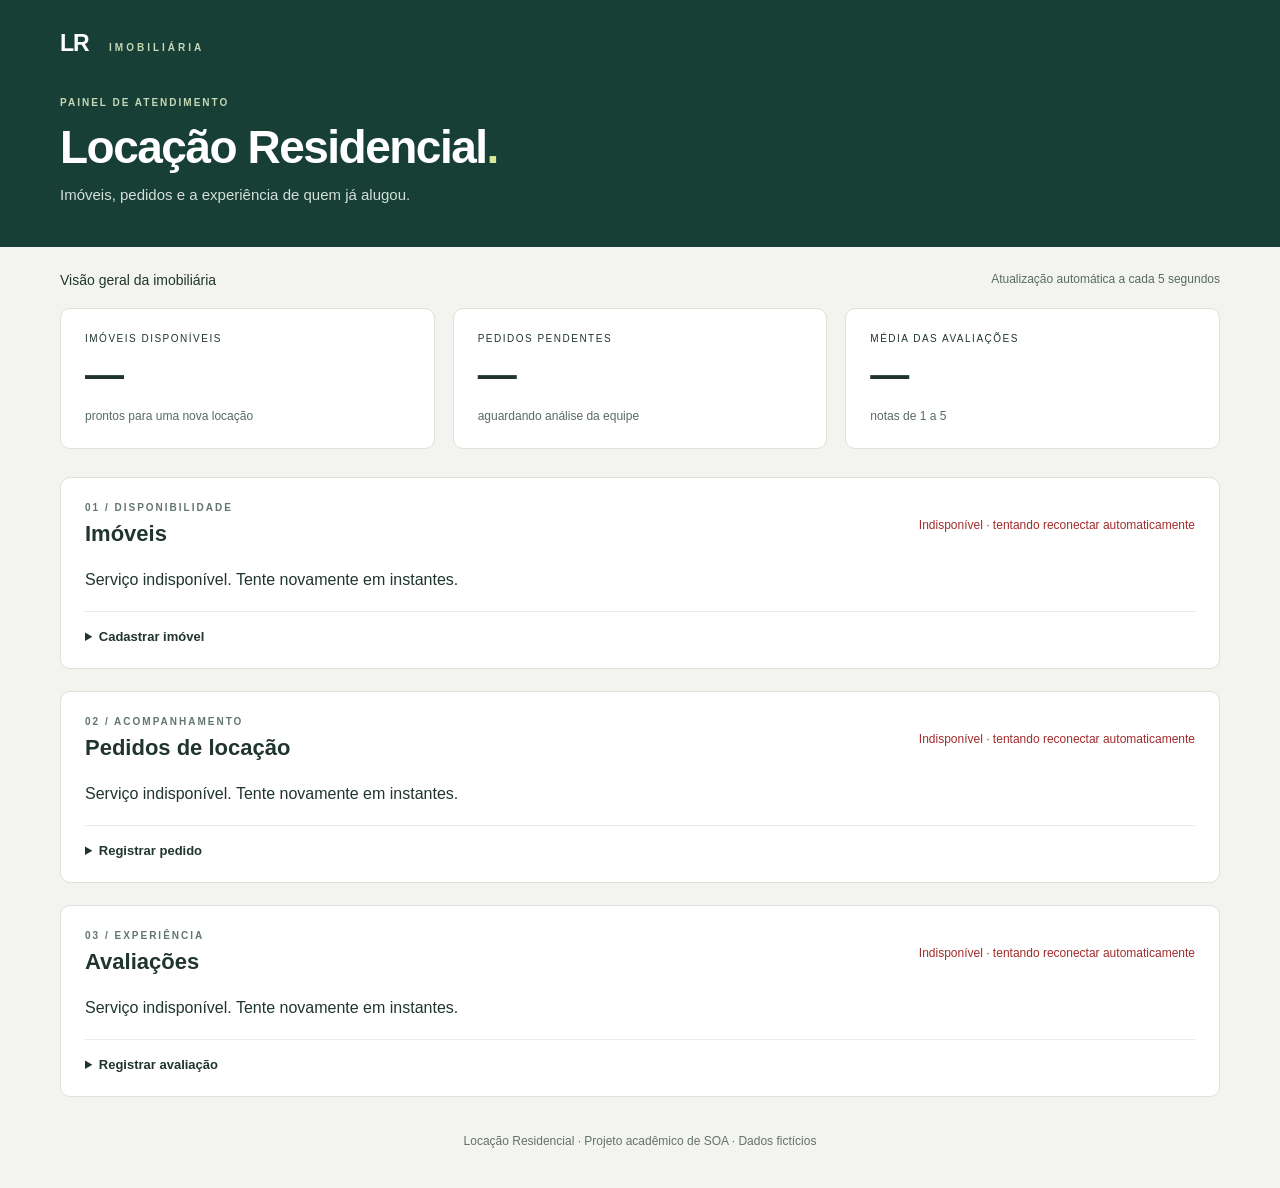
==== dashboard/index.html @ 63a4d951 "Commit inicial" ====
<!DOCTYPE html>
<html lang="pt-BR">
<head>
    <meta charset="UTF-8">
    <meta name="viewport" content="width=device-width, initial-scale=1">
    <title>Locação Residencial</title>
    <link rel="stylesheet" href="estilo.css">
    <script src="painel.js" defer></script>
</head>
<body>
<header>
    <div class="marca">LR <span>IMOBILIÁRIA</span></div>
    <p>PAINEL DE ATENDIMENTO</p>
    <h1>Locação Residencial<span>.</span></h1>
    <div class="subtitulo">Imóveis, pedidos e a experiência de quem já alugou.</div>
</header>
<main>
    <div class="faixa"><span>Visão geral da imobiliária</span><small>Atualização automática a cada 5 segundos</small></div>
    <section class="indicadores" aria-label="Resumo">
        <article><p>IMÓVEIS DISPONÍVEIS</p><strong id="total-imoveis">—</strong><small>prontos para uma nova locação</small></article>
        <article><p>PEDIDOS PENDENTES</p><strong id="total-pedidos">—</strong><small>aguardando análise da equipe</small></article>
        <article><p>MÉDIA DAS AVALIAÇÕES</p><strong id="total-avaliacoes">—</strong><small>notas de 1 a 5</small></article>
    </section>
    <section class="painel" aria-labelledby="titulo-imoveis">
        <div class="titulo"><div><p>01 / DISPONIBILIDADE</p><h2 id="titulo-imoveis">Imóveis</h2></div><span id="estado-imoveis" role="status">Carregando…</span></div>
        <div class="tabela" id="lista-imoveis"></div>
        <details><summary>Cadastrar imóvel</summary>
            <form id="form-imovel">
                <label>Descrição<input name="descricao" required maxlength="200"></label>
                <label>Bairro<input name="bairro" required maxlength="80"></label>
                <label>Tipo<select name="tipo"><option>apartamento</option><option>casa</option><option>kitnet</option></select></label>
                <label>Quartos<input name="quartos" type="number" min="0" max="50" required></label>
                <label>Valor mensal (R$)<input name="valor_mensal" type="number" min="0.01" max="99999999.99" step="0.01" required></label>
                <button>Cadastrar imóvel</button>
            </form><p id="mensagem-imovel" role="status"></p>
        </details>
    </section>
    <section class="painel" aria-labelledby="titulo-pedidos">
        <div class="titulo"><div><p>02 / ACOMPANHAMENTO</p><h2 id="titulo-pedidos">Pedidos de locação</h2></div><span id="estado-pedidos" role="status">Carregando…</span></div>
        <div class="tabela" id="lista-pedidos"></div>
        <p id="mensagem-situacao" role="status"></p>
        <details><summary>Registrar pedido</summary>
            <p class="ajuda">Um pedido pendente registra interesse e não garante a reserva do imóvel.</p>
            <form id="form-pedido">
                <label>Cliente<input name="cliente" required maxlength="120"></label>
                <label>Número do imóvel<input name="imovel_id" type="number" min="1" step="1" required></label>
                <button>Registrar pedido</button>
            </form><p id="mensagem-pedido" role="status"></p>
        </details>
    </section>
    <section class="painel" aria-labelledby="titulo-avaliacoes">
        <div class="titulo"><div><p>03 / EXPERIÊNCIA</p><h2 id="titulo-avaliacoes">Avaliações</h2></div><span id="estado-avaliacoes" role="status">Carregando…</span></div>
        <div class="tabela" id="lista-avaliacoes"></div>
        <details><summary>Registrar avaliação</summary>
            <p class="ajuda">A equipe registra o comentário do cliente. Cada locação concluída permite uma avaliação.</p>
            <form id="form-avaliacao">
                <label>Número do pedido concluído<input name="pedido_id" type="number" min="1" step="1" required></label>
                <label>Nota<select name="nota"><option>5</option><option>4</option><option>3</option><option>2</option><option>1</option></select></label>
                <label class="largo">Comentário<input name="comentario" required maxlength="500"></label>
                <button>Registrar avaliação</button>
            </form><p id="mensagem-avaliacao" role="status"></p>
        </details>
    </section>
    <footer>Locação Residencial · Projeto acadêmico de SOA · Dados fictícios</footer>
</main>
</body>
</html>
---- dashboard/estilo.css ----
:root { color-scheme: light; font-family: "Segoe UI", sans-serif; color: #20352f; background: #f3f4ef; }
* { box-sizing: border-box; }
body { margin: 0; }
header { background: #173f35; color: #fff; padding: 30px max(24px, calc((100% - 1160px)/2)) 44px; }
.marca { font-size: 23px; font-weight: 800; letter-spacing: -1px; margin-bottom: 40px; }
.marca span { font-size: 10px; letter-spacing: 3px; padding-left: 15px; color: #c4d8b7; }
header p, .titulo p { font-size: 10px; letter-spacing: 2px; font-weight: 700; }
header p { color: #c4d8b7; }
h1 { font-size: clamp(30px, 4vw, 46px); margin: 12px 0; letter-spacing: -1.5px; }
h1 span { color: #d7e997; }
.subtitulo { color: #d4dfd9; font-size: 15px; }
main { max-width: 1208px; padding: 25px 24px; margin: auto; }
.faixa { display: flex; justify-content: space-between; gap: 15px; margin-bottom: 20px; font-size: 14px; }
small, .ajuda { color: #586b62; font-size: 12px; }
.indicadores { display: grid; grid-template-columns: repeat(3, 1fr); gap: 18px; margin-bottom: 28px; }
.indicadores article { background: white; padding: 24px; border: 1px solid #dce2d9; border-radius: 10px; }
.indicadores p { font-size: 10px; letter-spacing: 1.5px; margin: 0; }
.indicadores strong { display: block; font-size: 39px; margin: 9px 0; font-weight: 600; }
.painel { background: white; border: 1px solid #dce2d9; border-radius: 10px; margin-bottom: 22px; padding: 24px; }
.titulo { display: flex; align-items: center; justify-content: space-between; gap: 16px; margin-bottom: 24px; }
.titulo p { color: #63766d; margin: 0 0 8px; }
h2 { font-size: 22px; margin: 0; font-weight: 600; }
.titulo > span { max-width: 50%; font-size: 12px; text-align: right; }
.conectado { color: #276349; }
.falha { color: #a22c2c; }
.tabela { overflow: auto; }
table { width: 100%; border-collapse: collapse; font-size: 13px; }
th { font-size: 10px; letter-spacing: .6px; text-transform: uppercase; background: #f4f6f2; color: #52665b; }
th, td { padding: 13px 12px; text-align: left; border-bottom: 1px solid #e8ece6; }
td { max-width: 380px; overflow-wrap: anywhere; }
.situacao { display: inline-block; padding: 4px 9px; border-radius: 5px; background: #edf0ec; white-space: nowrap; }
.disponivel, .concluido { color: #256046; background: #e7f2e7; }
.aprovado, .reservado, .pendente { color: #815915; background: #fff2d6; }
details { border-top: 1px solid #e8ece6; margin-top: 22px; padding-top: 17px; }
summary { cursor: pointer; font-size: 13px; font-weight: 600; }
form { display: flex; flex-wrap: wrap; align-items: end; gap: 15px; margin-top: 18px; }
label { display: grid; gap: 7px; font-size: 12px; flex: 1 1 150px; }
input, select, button { font: inherit; border: 1px solid #bdcbbf; border-radius: 5px; padding: 10px; min-height: 40px; }
input, select { width: 100%; background: #fff; color: #20352f; }
button { background: #245841; color: white; cursor: pointer; border-color: #245841; font-size: 12px; }
button:disabled { opacity: .6; cursor: wait; }
button + button { margin-left: 5px; }
.acoes { min-width: 280px; }
.acoes button { min-height: 32px; padding: 6px; }
.largo { flex-basis: 320px; }
:focus-visible { outline: 3px solid #ba8720; outline-offset: 3px; }
footer { text-align: center; font-size: 12px; padding: 15px; color: #647268; }
[role="status"] { font-size: 13px; }
@media (max-width: 650px) {
    .indicadores { grid-template-columns: 1fr; gap: 10px; }
    .indicadores article { padding: 18px; }
    .faixa { flex-direction: column; }
    .painel { padding: 18px; }
    main { padding: 20px 12px; }
    header { padding: 24px; }
    .titulo { align-items: start; }
}
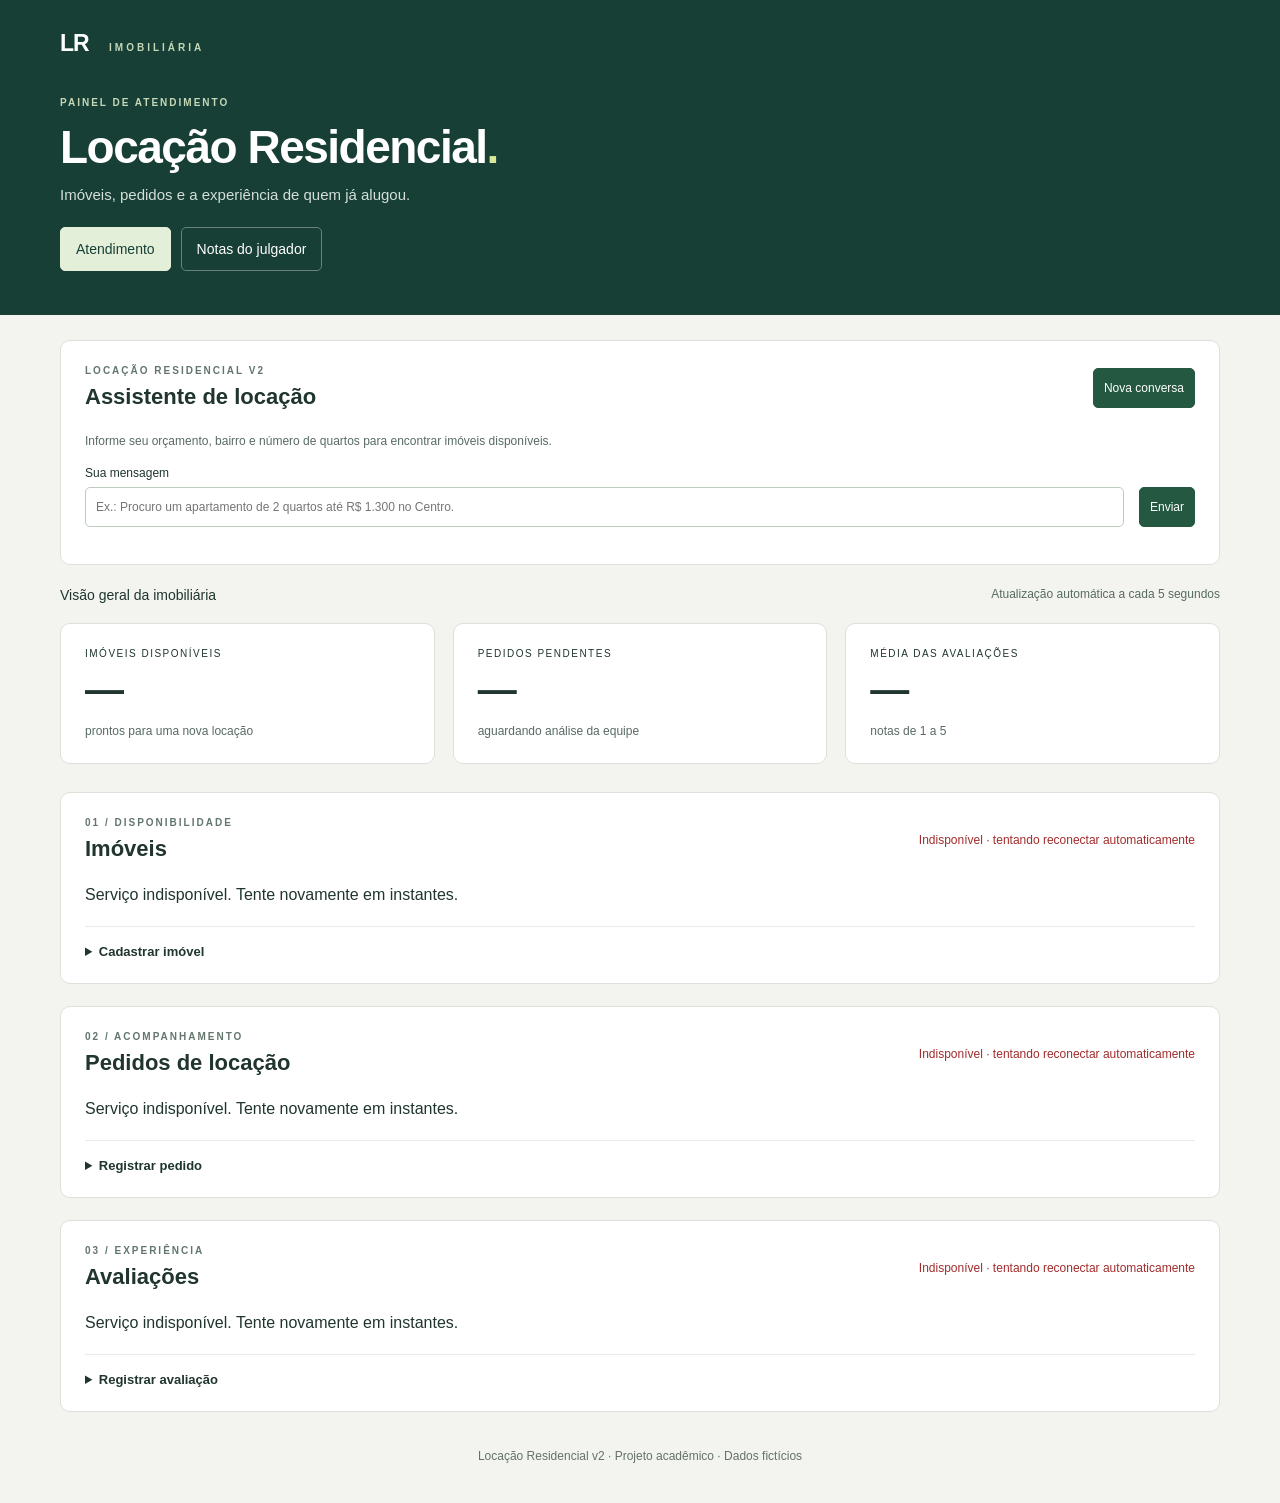
==== commit 59091ab3: "Evolução para Locação Residencial v2" ====
--- a/dashboard/index.html
+++ b/dashboard/index.html
@@ -3,9 +3,10 @@
 <head>
     <meta charset="UTF-8">
     <meta name="viewport" content="width=device-width, initial-scale=1">
-    <title>Locação Residencial</title>
+    <title>Locação Residencial v2</title>
     <link rel="stylesheet" href="estilo.css">
     <script src="painel.js" defer></script>
+    <script src="chat.js" defer></script>
 </head>
 <body>
 <header>
@@ -13,8 +14,23 @@
     <p>PAINEL DE ATENDIMENTO</p>
     <h1>Locação Residencial<span>.</span></h1>
     <div class="subtitulo">Imóveis, pedidos e a experiência de quem já alugou.</div>
+    <nav class="navegacao" aria-label="Navegação principal"><a href="index.html" aria-current="page">Atendimento</a><a href="julgador.html">Notas do julgador</a></nav>
 </header>
 <main>
+    <section class="painel" aria-labelledby="titulo-chat">
+        <div class="titulo">
+            <div><p>LOCAÇÃO RESIDENCIAL V2</p><h2 id="titulo-chat">Assistente de locação</h2></div>
+            <button type="button" id="nova-conversa">Nova conversa</button>
+        </div>
+        <p class="ajuda">Informe seu orçamento, bairro e número de quartos para encontrar imóveis disponíveis.</p>
+        <div id="conversa" role="log" aria-label="Mensagens do assistente" tabindex="0"></div>
+        <form id="form-chat">
+            <label class="largo">Sua mensagem<input id="mensagem-chat" required maxlength="1500" autocomplete="off"
+                placeholder="Ex.: Procuro um apartamento de 2 quartos até R$ 1.300 no Centro."></label>
+            <button id="enviar-chat">Enviar</button>
+        </form>
+        <p id="estado-chat" role="status"></p>
+    </section>
     <div class="faixa"><span>Visão geral da imobiliária</span><small>Atualização automática a cada 5 segundos</small></div>
     <section class="indicadores" aria-label="Resumo">
         <article><p>IMÓVEIS DISPONÍVEIS</p><strong id="total-imoveis">—</strong><small>prontos para uma nova locação</small></article>
@@ -61,7 +77,7 @@
             </form><p id="mensagem-avaliacao" role="status"></p>
         </details>
     </section>
-    <footer>Locação Residencial · Projeto acadêmico de SOA · Dados fictícios</footer>
+    <footer>Locação Residencial v2 · Projeto acadêmico · Dados fictícios</footer>
 </main>
 </body>
 </html>
--- a/dashboard/estilo.css
+++ b/dashboard/estilo.css
@@ -9,6 +9,9 @@
 h1 { font-size: clamp(30px, 4vw, 46px); margin: 12px 0; letter-spacing: -1.5px; }
 h1 span { color: #d7e997; }
 .subtitulo { color: #d4dfd9; font-size: 15px; }
+.navegacao { display: flex; flex-wrap: wrap; gap: 10px; margin-top: 24px; }
+.navegacao a { display: inline-flex; align-items: center; min-height: 44px; padding: 10px 15px; color: #fff; border: 1px solid #658376; border-radius: 5px; text-decoration: none; font-size: 14px; }
+.navegacao a:hover, .navegacao a[aria-current="page"] { background: #e4efda; color: #173f35; border-color: #e4efda; }
 main { max-width: 1208px; padding: 25px 24px; margin: auto; }
 .faixa { display: flex; justify-content: space-between; gap: 15px; margin-bottom: 20px; font-size: 14px; }
 small, .ajuda { color: #586b62; font-size: 12px; }
@@ -46,6 +49,11 @@
 :focus-visible { outline: 3px solid #ba8720; outline-offset: 3px; }
 footer { text-align: center; font-size: 12px; padding: 15px; color: #647268; }
 [role="status"] { font-size: 13px; }
+#conversa { display: grid; gap: 10px; max-height: 340px; overflow: auto; }
+#conversa:empty { display: none; }
+.mensagem-chat { max-width: min(720px, 100%); padding: 12px 16px; background: #f3f6f1; border-radius: 6px; }
+.mensagem-chat.usuario { justify-self: end; background: #e3efe5; }
+.mensagem-chat p { margin: 4px 0 0; white-space: pre-wrap; overflow-wrap: anywhere; }
 @media (max-width: 650px) {
     .indicadores { grid-template-columns: 1fr; gap: 10px; }
     .indicadores article { padding: 18px; }
